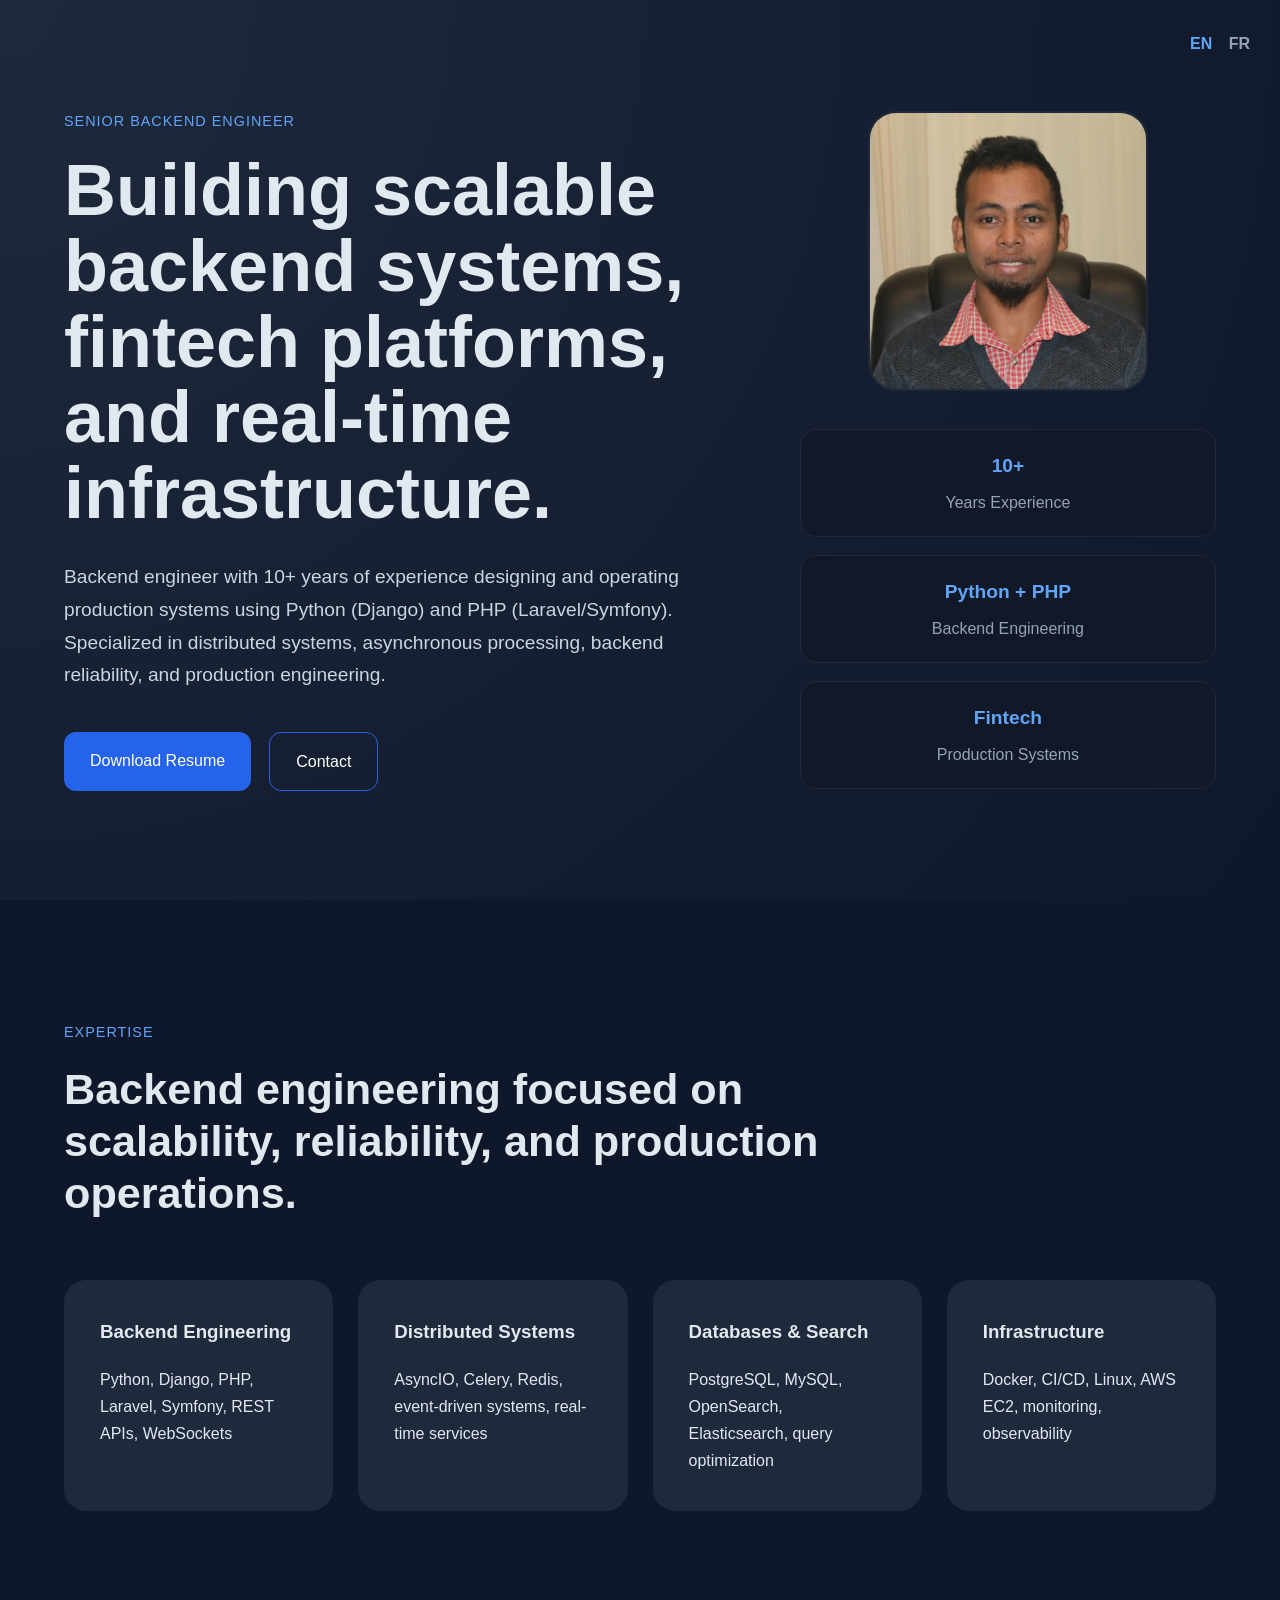
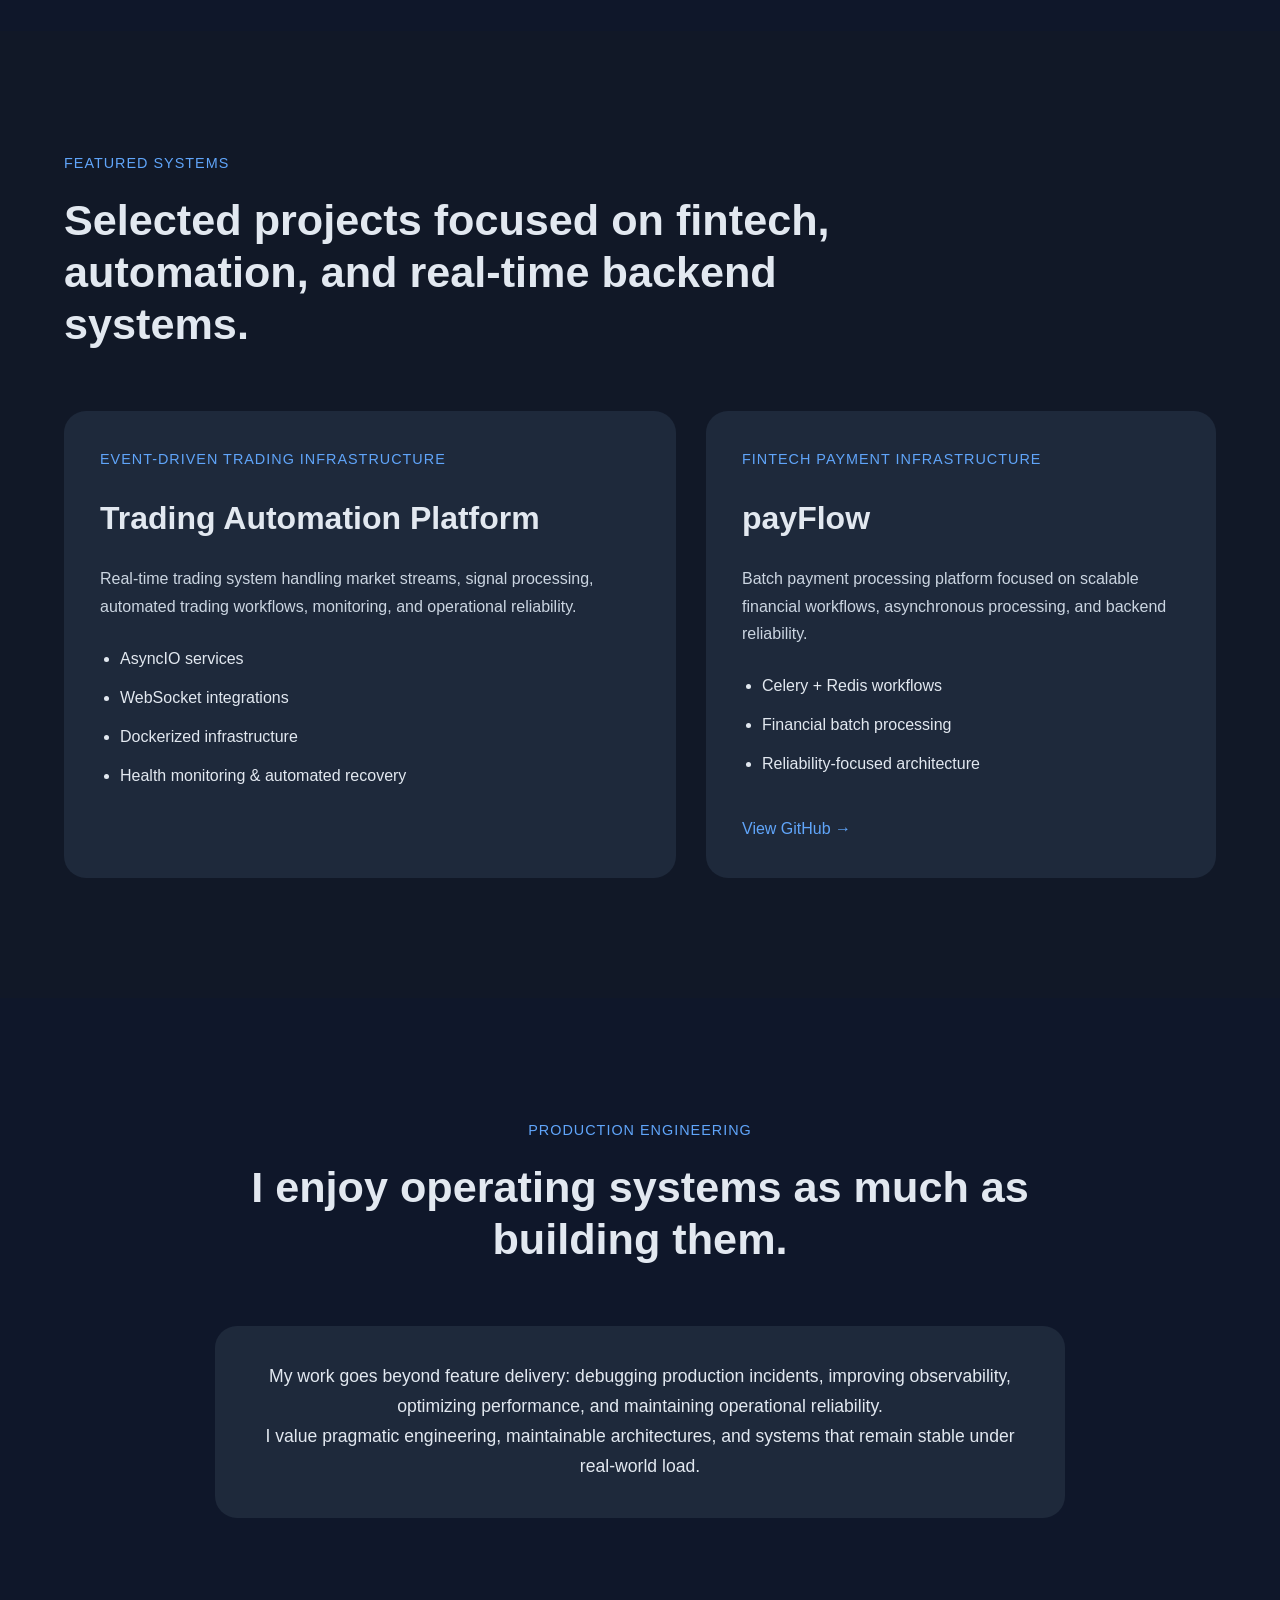
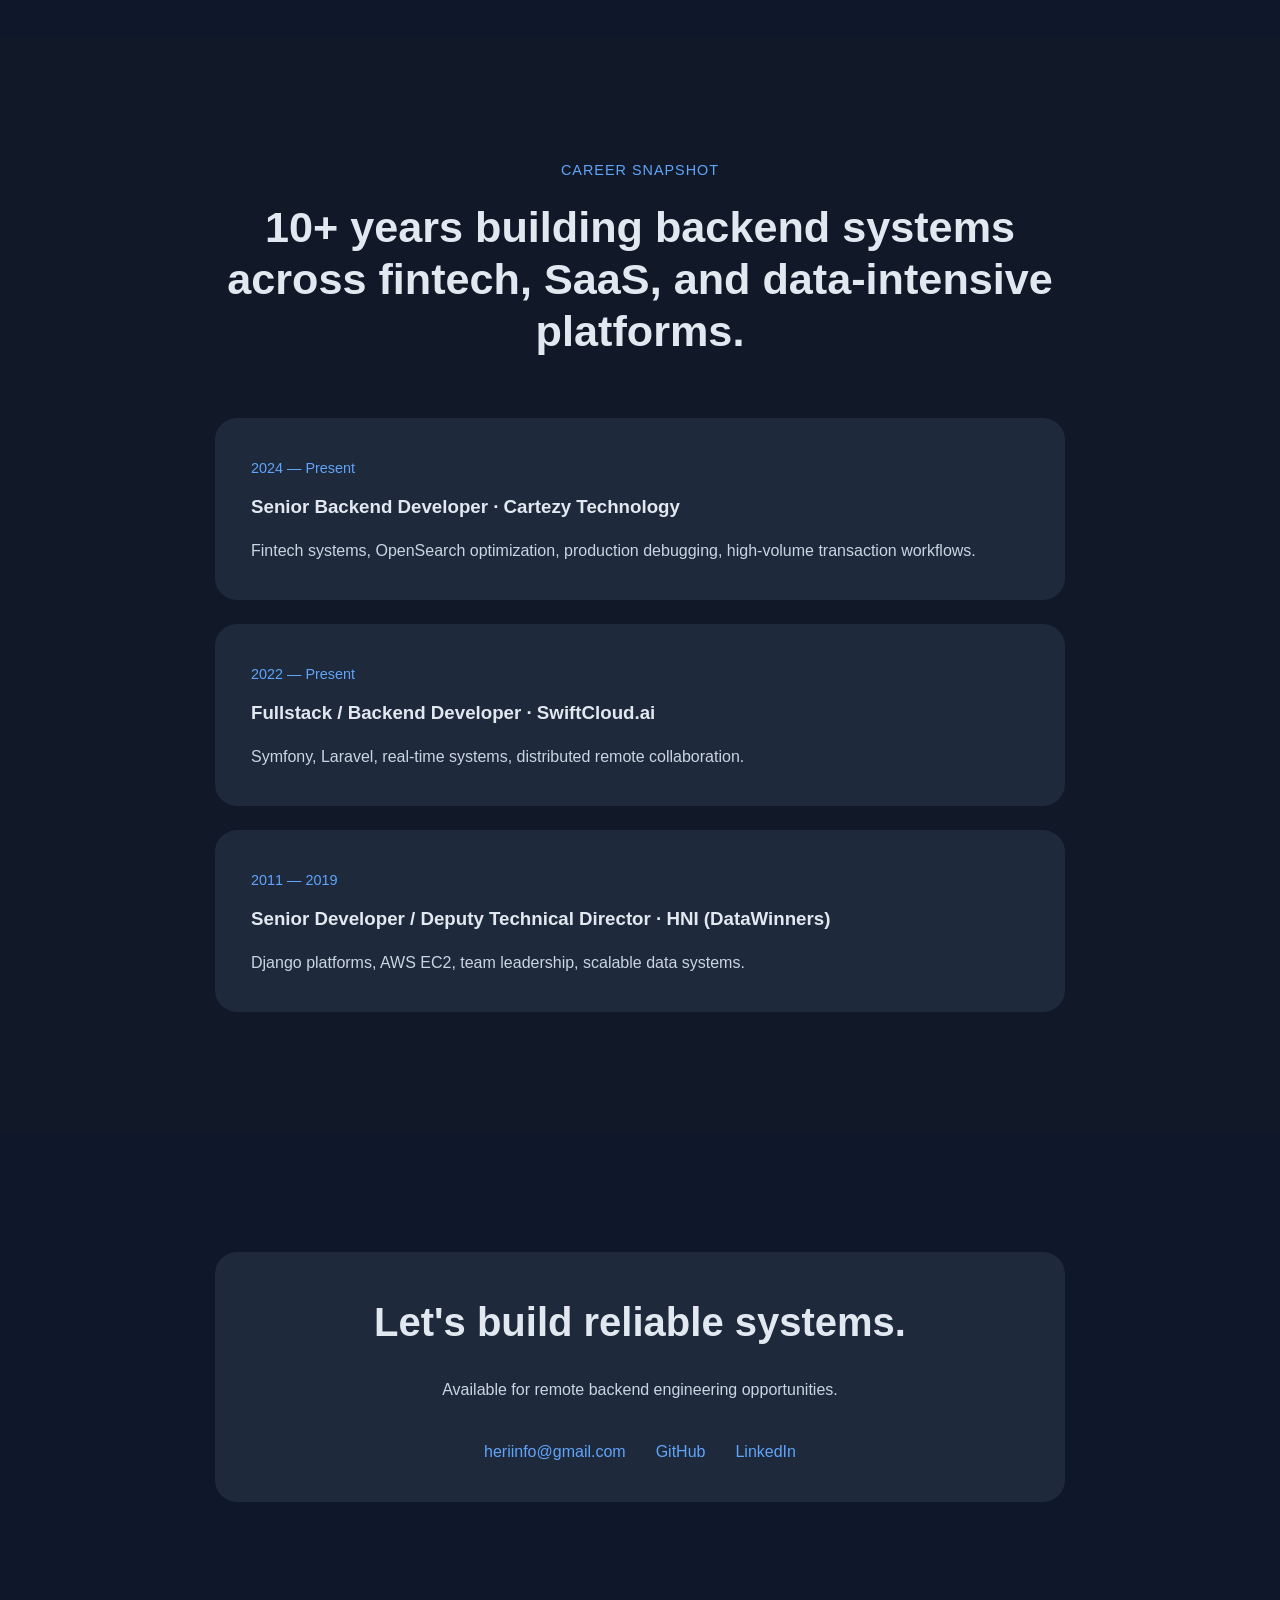
==== frontend/index.html @ 7dc70ab4 "Bootstrap portfolio website with FastAPI and Docker Compose" ====
<!doctype html>
<html lang="en">
  <head>
    <meta charset="UTF-8" />
    <meta name="viewport" content="width=device-width, initial-scale=1.0" />

    <title>Herihaja Rabenaivo | Senior Backend Engineer</title>

    <link rel="stylesheet" href="css/style.css" />
  </head>

  <body>
    <div class="language-switcher">
      <a href="index.html" class="active">EN</a>
      <a href="fr/index.html">FR</a>
    </div>

    <header class="hero">
      <div class="container hero-layout">
        <div class="hero-content">
          <p class="eyebrow">Senior Backend Engineer</p>

          <h1>
            Building scalable backend systems, fintech platforms, and real-time
            infrastructure.
          </h1>

          <p class="hero-text">
            Backend engineer with 10+ years of experience designing and
            operating production systems using Python (Django) and PHP
            (Laravel/Symfony). Specialized in distributed systems, asynchronous
            processing, backend reliability, and production engineering.
          </p>

          <div class="hero-buttons">
            <a href="resume.pdf" class="btn" download> Download Resume </a>

            <a href="mailto:heriinfo@gmail.com" class="btn secondary">
              Contact
            </a>
          </div>
        </div>

        <div class="hero-side">
          <img
            src="assets/images/profile.jpg"
            alt="Herihaja Rabenaivo"
            class="profile-photo"
          />

          <div class="mini-stats">
            <div>
              <strong>10+</strong>
              <span>Years Experience</span>
            </div>

            <div>
              <strong>Python + PHP</strong>
              <span>Backend Engineering</span>
            </div>

            <div>
              <strong>Fintech</strong>
              <span>Production Systems</span>
            </div>
          </div>
        </div>
      </div>
    </header>

    <section class="section">
      <div class="container">
        <div class="section-heading">
          <p class="section-label">Expertise</p>

          <h2>
            Backend engineering focused on scalability, reliability, and
            production operations.
          </h2>
        </div>

        <div class="expertise-grid">
          <div class="expertise-card">
            <h3>Backend Engineering</h3>

            <p>Python, Django, PHP, Laravel, Symfony, REST APIs, WebSockets</p>
          </div>

          <div class="expertise-card">
            <h3>Distributed Systems</h3>

            <p>
              AsyncIO, Celery, Redis, event-driven systems, real-time services
            </p>
          </div>

          <div class="expertise-card">
            <h3>Databases & Search</h3>

            <p>
              PostgreSQL, MySQL, OpenSearch, Elasticsearch, query optimization
            </p>
          </div>

          <div class="expertise-card">
            <h3>Infrastructure</h3>

            <p>Docker, CI/CD, Linux, AWS EC2, monitoring, observability</p>
          </div>
        </div>
      </div>
    </section>

    <section class="section dark-section">
      <div class="container">
        <div class="section-heading">
          <p class="section-label">Featured Systems</p>

          <h2>
            Selected projects focused on fintech, automation, and real-time
            backend systems.
          </h2>
        </div>

        <div class="projects">
          <div class="project-card large">
            <div class="project-content">
              <p class="project-type">Event-Driven Trading Infrastructure</p>

              <h3>Trading Automation Platform</h3>

              <p class="project-description">
                Real-time trading system handling market streams, signal
                processing, automated trading workflows, monitoring, and
                operational reliability.
              </p>

              <ul>
                <li>AsyncIO services</li>

                <li>WebSocket integrations</li>

                <li>Dockerized infrastructure</li>

                <li>Health monitoring & automated recovery</li>
              </ul>
            </div>
          </div>

          <div class="project-card">
            <div class="project-content">
              <p class="project-type">Fintech Payment Infrastructure</p>

              <h3>payFlow</h3>

              <p class="project-description">
                Batch payment processing platform focused on scalable financial
                workflows, asynchronous processing, and backend reliability.
              </p>

              <ul>
                <li>Celery + Redis workflows</li>

                <li>Financial batch processing</li>

                <li>Reliability-focused architecture</li>
              </ul>

              <a
                href="https://github.com/herihaja/payflow"
                target="_blank"
                class="project-link"
              >
                View GitHub →
              </a>
            </div>
          </div>
        </div>
      </div>
    </section>

    <section class="section">
      <div class="container narrow">
        <div class="section-heading center">
          <p class="section-label">Production Engineering</p>

          <h2>I enjoy operating systems as much as building them.</h2>
        </div>

        <div class="philosophy-box">
          <p>
            My work goes beyond feature delivery: debugging production
            incidents, improving observability, optimizing performance, and
            maintaining operational reliability.
          </p>

          <p>
            I value pragmatic engineering, maintainable architectures, and
            systems that remain stable under real-world load.
          </p>
        </div>
      </div>
    </section>

    <section class="section dark-section">
      <div class="container narrow">
        <div class="section-heading center">
          <p class="section-label">Career Snapshot</p>

          <h2>
            10+ years building backend systems across fintech, SaaS, and
            data-intensive platforms.
          </h2>
        </div>

        <div class="timeline">
          <div class="timeline-item">
            <span> 2024 — Present </span>

            <h3>Senior Backend Developer · Cartezy Technology</h3>

            <p>
              Fintech systems, OpenSearch optimization, production debugging,
              high-volume transaction workflows.
            </p>
          </div>

          <div class="timeline-item">
            <span> 2022 — Present </span>

            <h3>Fullstack / Backend Developer · SwiftCloud.ai</h3>

            <p>
              Symfony, Laravel, real-time systems, distributed remote
              collaboration.
            </p>
          </div>

          <div class="timeline-item">
            <span> 2011 — 2019 </span>

            <h3>
              Senior Developer / Deputy Technical Director · HNI (DataWinners)
            </h3>

            <p>
              Django platforms, AWS EC2, team leadership, scalable data systems.
            </p>
          </div>
        </div>
      </div>
    </section>

    <section class="section">
      <div class="container narrow">
        <div class="contact-box">
          <h2>Let's build reliable systems.</h2>

          <p>Available for remote backend engineering opportunities.</p>

          <div class="contact-links">
            <a href="mailto:heriinfo@gmail.com"> heriinfo@gmail.com </a>

            <a href="https://github.com/herihaja" target="_blank"> GitHub </a>

            <a href="https://linkedin.com/in/herihaja" target="_blank">
              LinkedIn
            </a>
          </div>
        </div>
      </div>
    </section>
  </body>
</html>
---- frontend/css/style.css ----
* {
  margin: 0;
  padding: 0;
  box-sizing: border-box;
}

html {
  scroll-behavior: smooth;
}

body {
  background: #0f172a;
  color: #e2e8f0;
  font-family: Arial, sans-serif;
  line-height: 1.7;
  overflow-x: hidden;
}

.container {
  width: 90%;
  max-width: 1180px;
  margin: auto;
}

.narrow {
  max-width: 850px;
}

.section {
  padding: 120px 0;
}

.dark-section {
  background: #111827;
}

.language-switcher {
  position: fixed;
  top: 30px;
  right: 30px;
  z-index: 1000;
}

.language-switcher a {
  color: #94a3b8;
  text-decoration: none;
  margin-left: 12px;
  font-weight: bold;
  transition: color 0.2s ease;
}

.language-switcher a:hover {
  color: #cbd5e1;
}

.language-switcher .active {
  color: #60a5fa;
}

.hero {
  min-height: 100vh;
  display: flex;
  align-items: center;
  padding: 80px 0;

  background: radial-gradient(circle at top left, #1e293b, #0f172a);
}

.hero-layout {
  display: grid;
  grid-template-columns: 1.6fr 1fr;
  gap: 70px;
  align-items: center;
}

.eyebrow,
.section-label,
.project-type {
  color: #60a5fa;
  text-transform: uppercase;
  font-size: 0.9rem;
  letter-spacing: 1px;
  margin-bottom: 20px;
}

.hero h1 {
  font-size: 4.5rem;
  line-height: 1.05;
  margin-bottom: 30px;
}

.hero-text {
  color: #cbd5e1;
  font-size: 1.2rem;
  max-width: 700px;
  margin-bottom: 40px;
}

.hero-buttons {
  display: flex;
  gap: 18px;
  flex-wrap: wrap;
}

.btn {
  background: #2563eb;
  color: white;
  padding: 15px 26px;
  border-radius: 12px;
  text-decoration: none;

  transition:
    transform 0.2s ease,
    background 0.2s ease;
}

.btn:hover {
  transform: translateY(-2px);
  background: #3b82f6;
}

.secondary {
  background: transparent;
  border: 1px solid #2563eb;
}

.secondary:hover {
  background: rgba(37, 99, 235, 0.1);
}

.hero-side {
  text-align: center;
}

.profile-photo {
  width: 280px;
  height: 280px;
  object-fit: cover;

  border-radius: 28px;
  margin-bottom: 30px;

  border: 2px solid #1e293b;

  transition:
    transform 0.3s ease,
    border-color 0.3s ease;
}

.profile-photo:hover {
  transform: translateY(-4px);
  border-color: #2563eb;
}

.mini-stats {
  display: flex;
  flex-direction: column;
  gap: 18px;
}

.mini-stats div {
  background: #111827;
  border: 1px solid #1e293b;
  border-radius: 16px;
  padding: 20px;

  transition:
    transform 0.2s ease,
    border-color 0.2s ease;
}

.mini-stats div:hover {
  transform: translateY(-4px);
  border-color: #2563eb;
}

.mini-stats strong {
  display: block;
  color: #60a5fa;
  font-size: 1.2rem;
  margin-bottom: 6px;
}

.mini-stats span {
  color: #94a3b8;
}

.section-heading {
  margin-bottom: 60px;
}

.section-heading.center {
  text-align: center;
}

.section-heading h2 {
  font-size: 2.7rem;
  line-height: 1.2;
  max-width: 900px;
}

.expertise-grid {
  display: grid;

  grid-template-columns: repeat(auto-fit, minmax(250px, 1fr));

  gap: 25px;
}

.expertise-card,
.project-card,
.philosophy-box,
.timeline-item,
.contact-box {
  background: #1e293b;
  border-radius: 22px;
  padding: 35px;

  border: 1px solid transparent;

  transition:
    transform 0.2s ease,
    border-color 0.2s ease;
}

.expertise-card:hover,
.project-card:hover,
.timeline-item:hover,
.contact-box:hover {
  transform: translateY(-4px);
  border-color: #2563eb;
}

.expertise-card h3 {
  margin-bottom: 18px;
}

.projects {
  display: grid;
  grid-template-columns: 1.2fr 1fr;
  gap: 30px;
}

.project-card {
  overflow: hidden;
}

.project-card.large {
  min-height: 420px;
}

.project-card h3 {
  font-size: 2rem;
  margin-bottom: 20px;
}

.project-description {
  color: #cbd5e1;
  margin-bottom: 25px;
}

.project-card ul {
  padding-left: 20px;
}

.project-card li {
  margin-bottom: 12px;
}

.project-link {
  display: inline-block;
  margin-top: 25px;

  color: #60a5fa;
  text-decoration: none;

  transition: color 0.2s ease;
}

.project-link:hover {
  color: #93c5fd;
}

.philosophy-box {
  text-align: center;
  font-size: 1.1rem;
}

.timeline {
  display: flex;
  flex-direction: column;
  gap: 24px;
}

.timeline-item span {
  color: #60a5fa;
  font-size: 0.9rem;
}

.timeline-item h3 {
  margin: 10px 0 14px;
}

.timeline-item p {
  color: #cbd5e1;
}

.contact-box {
  text-align: center;
}

.contact-box h2 {
  font-size: 2.5rem;
  margin-bottom: 20px;
}

.contact-box p {
  color: #cbd5e1;
  margin-bottom: 35px;
}

.contact-links {
  display: flex;
  justify-content: center;
  gap: 30px;
  flex-wrap: wrap;
}

.contact-links a {
  color: #60a5fa;
  text-decoration: none;

  transition: color 0.2s ease;
}

.contact-links a:hover {
  color: #93c5fd;
}

@media (max-width: 950px) {
  .hero-layout,
  .projects {
    grid-template-columns: 1fr;
  }

  .hero {
    padding: 100px 0;
  }

  .hero h1 {
    font-size: 3.2rem;
  }

  .hero-side {
    margin-top: 30px;
  }
}

@media (max-width: 600px) {
  .section {
    padding: 80px 0;
  }

  .hero {
    min-height: auto;
    padding: 120px 0 80px;
  }

  .hero h1 {
    font-size: 2.1rem;
    line-height: 1.15;
  }

  .hero-text {
    font-size: 1rem;
  }

  .section-heading h2 {
    font-size: 2rem;
  }

  .profile-photo {
    width: 220px;
    height: 220px;
  }

  .language-switcher {
    top: 20px;
    right: 20px;
  }

  .contact-links {
    flex-direction: column;
    gap: 14px;
  }
}
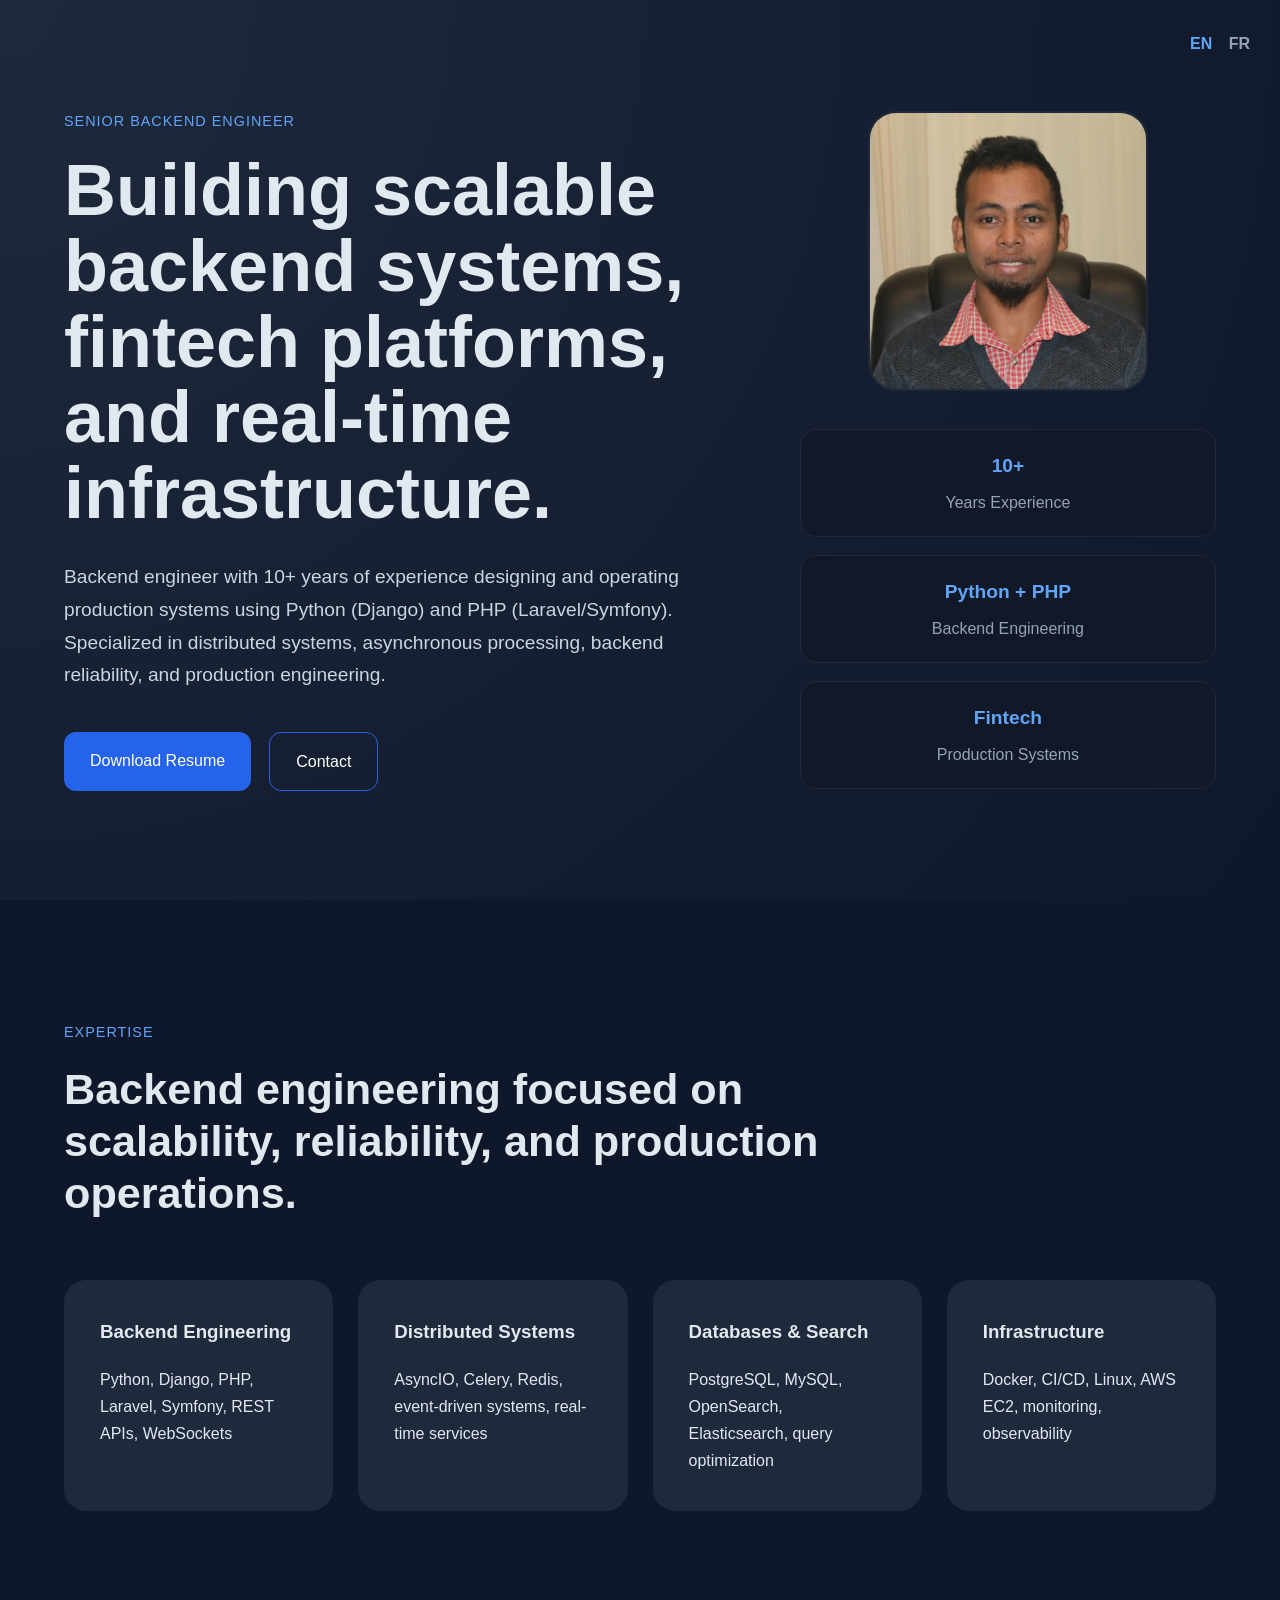
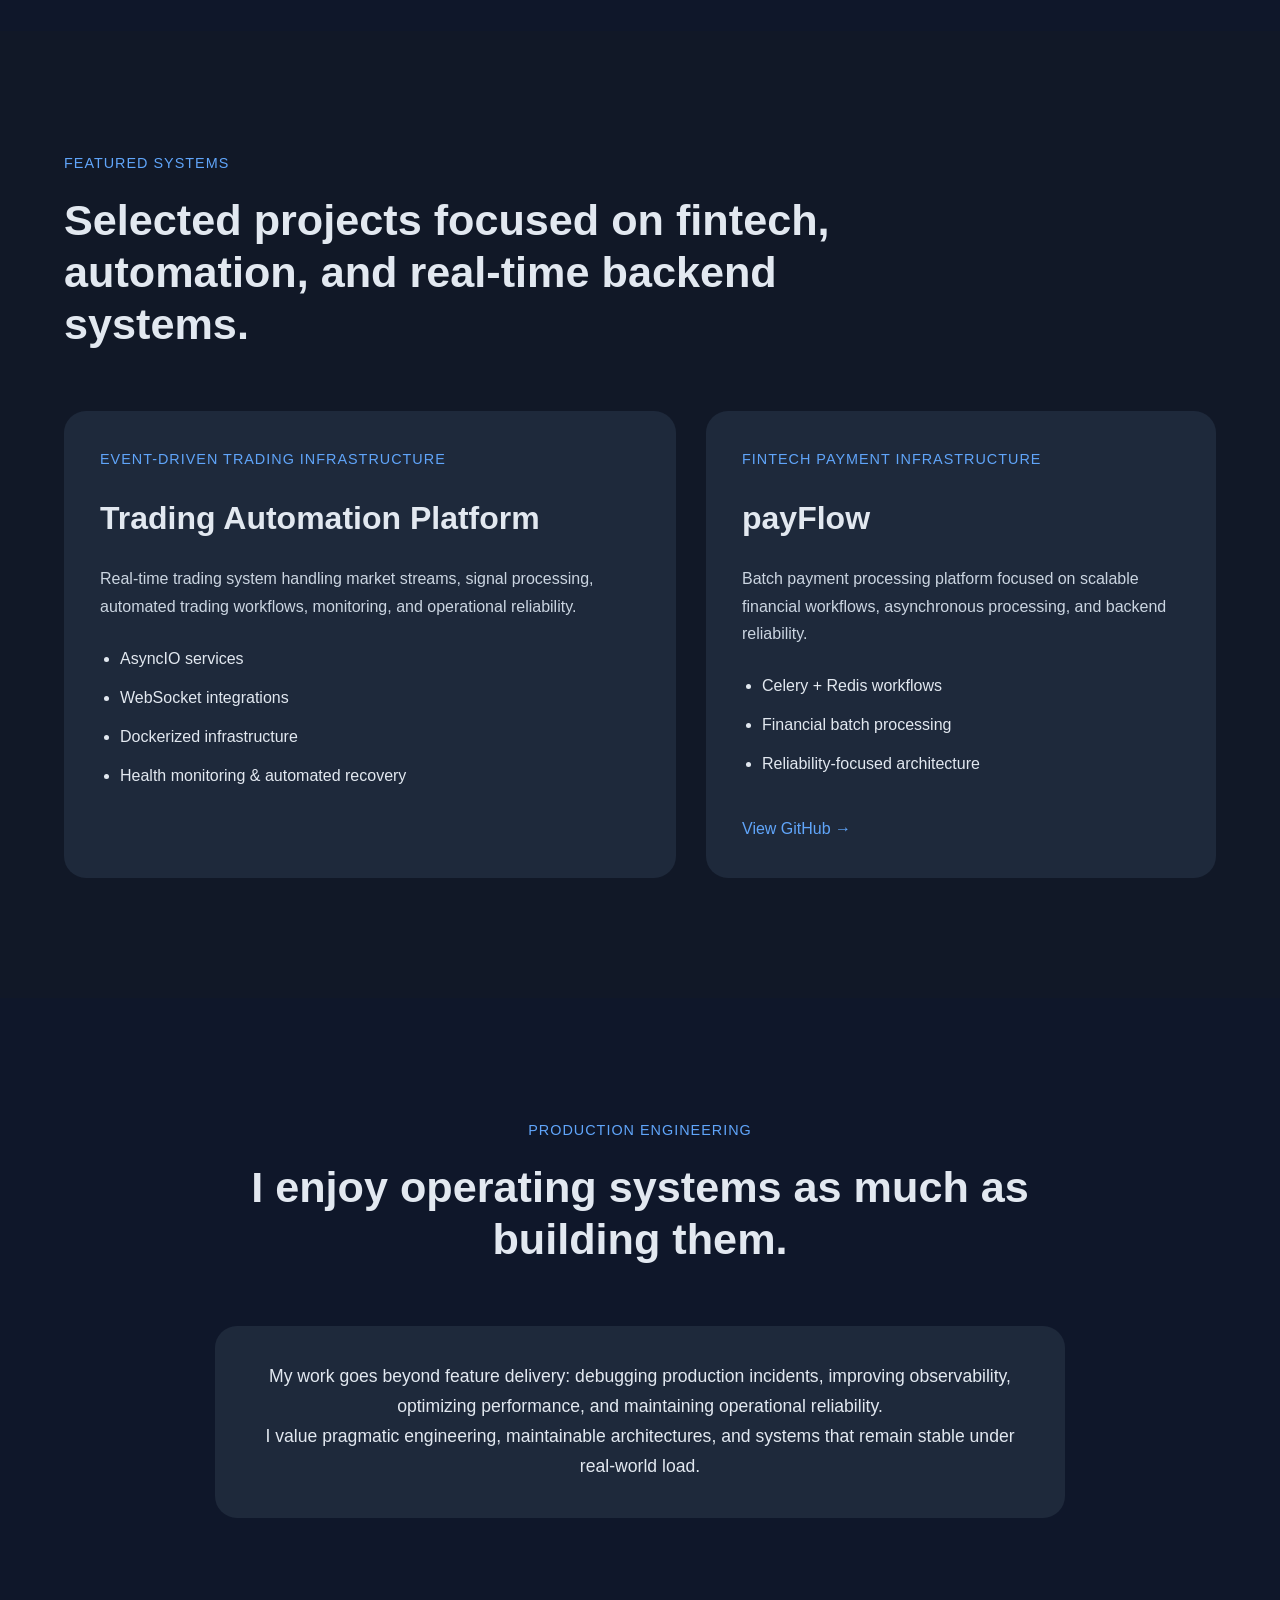
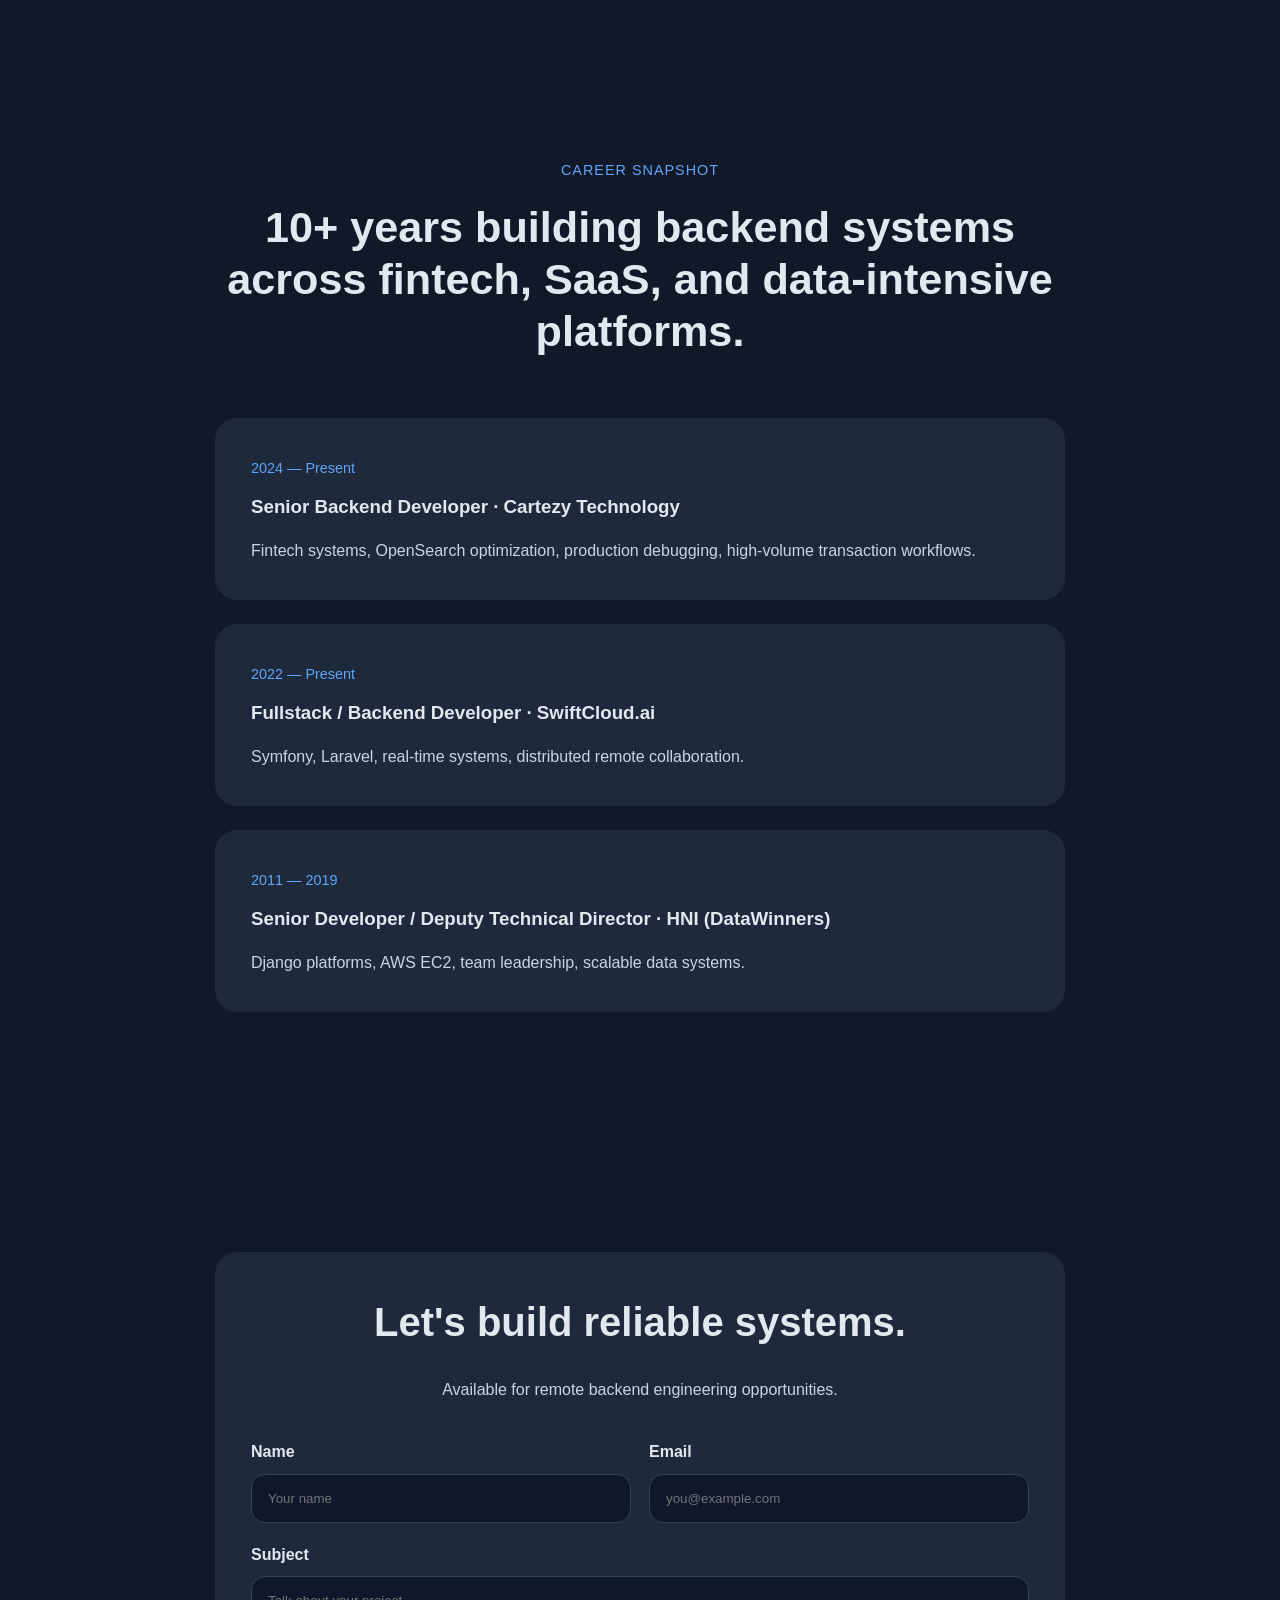
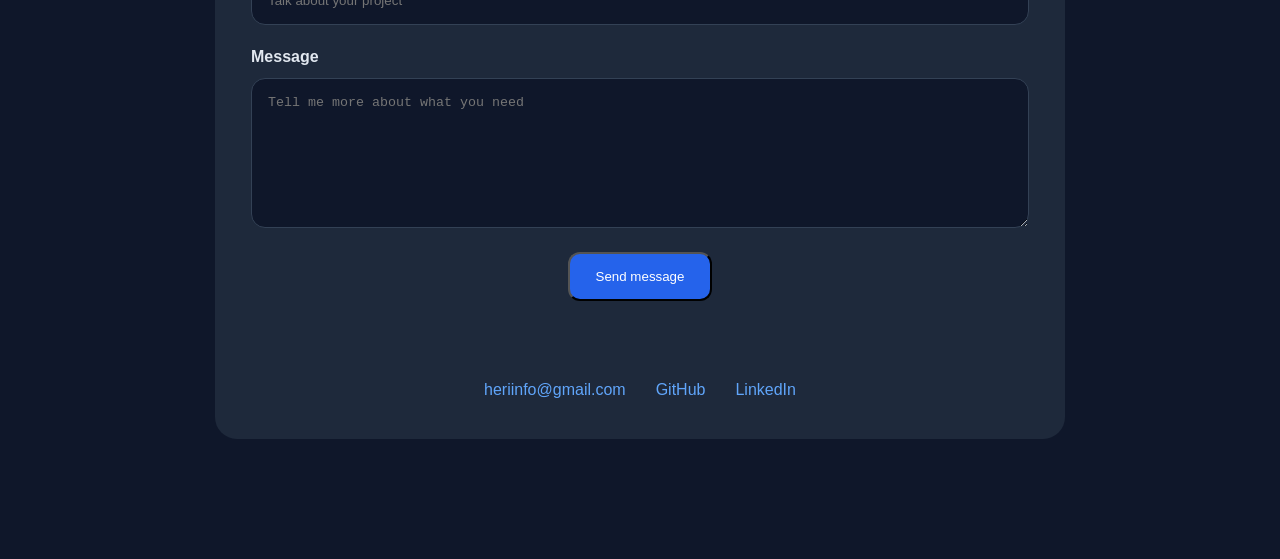
==== commit f7ed9023: "feat: add production-ready contact form system - add FastAPI contact API endpoint - add PostgreSQL p" ====
--- a/frontend/index.html
+++ b/frontend/index.html
@@ -253,10 +253,50 @@
 
     <section class="section">
       <div class="container narrow">
-        <div class="contact-box">
+        <form id="contact-form" class="contact-box">
           <h2>Let's build reliable systems.</h2>
 
           <p>Available for remote backend engineering opportunities.</p>
+
+          <div class="form-grid">
+            <label>
+              Name
+              <input type="text" name="name" required placeholder="Your name" />
+            </label>
+
+            <label>
+              Email
+              <input
+                type="email"
+                name="email"
+                required
+                placeholder="you@example.com"
+              />
+            </label>
+
+            <label class="full-width">
+              Subject
+              <input
+                type="text"
+                name="subject"
+                required
+                placeholder="Talk about your project"
+              />
+            </label>
+
+            <label class="full-width">
+              Message
+              <textarea
+                name="message"
+                required
+                rows="5"
+                placeholder="Tell me more about what you need"
+              ></textarea>
+            </label>
+          </div>
+
+          <button type="submit" class="btn">Send message</button>
+          <p id="contact-form-status" class="contact-form-status"></p>
 
           <div class="contact-links">
             <a href="mailto:heriinfo@gmail.com"> heriinfo@gmail.com </a>
@@ -267,8 +307,10 @@
               LinkedIn
             </a>
           </div>
-        </div>
-      </div>
-    </section>
+        </form>
+      </div>
+    </section>
+
+    <script src="js/common.js"></script>
   </body>
 </html>
--- a/frontend/css/style.css
+++ b/frontend/css/style.css
@@ -319,6 +319,55 @@
   margin-bottom: 35px;
 }
 
+.form-grid {
+  display: grid;
+  grid-template-columns: repeat(2, minmax(0, 1fr));
+  gap: 18px;
+  margin-bottom: 24px;
+  text-align: left;
+}
+
+.form-grid label {
+  display: flex;
+  flex-direction: column;
+  gap: 8px;
+  font-weight: 600;
+}
+
+.form-grid .full-width {
+  grid-column: 1 / -1;
+}
+
+.contact-box input,
+.contact-box textarea {
+  background: #0f172a;
+  border: 1px solid #334155;
+  border-radius: 14px;
+  color: #f8fafc;
+  padding: 16px;
+  width: 100%;
+  min-width: 0;
+}
+
+.contact-box textarea {
+  min-height: 150px;
+  resize: vertical;
+}
+
+.contact-form-status {
+  margin-top: 16px;
+  color: #cbd5e1;
+  min-height: 1.5rem;
+}
+
+.contact-form-status.success {
+  color: #4ade80;
+}
+
+.contact-form-status.error {
+  color: #fda4af;
+}
+
 .contact-links {
   display: flex;
   justify-content: center;
@@ -335,6 +384,12 @@
 
 .contact-links a:hover {
   color: #93c5fd;
+}
+
+@media (max-width: 820px) {
+  .form-grid {
+    grid-template-columns: 1fr;
+  }
 }
 
 @media (max-width: 950px) {
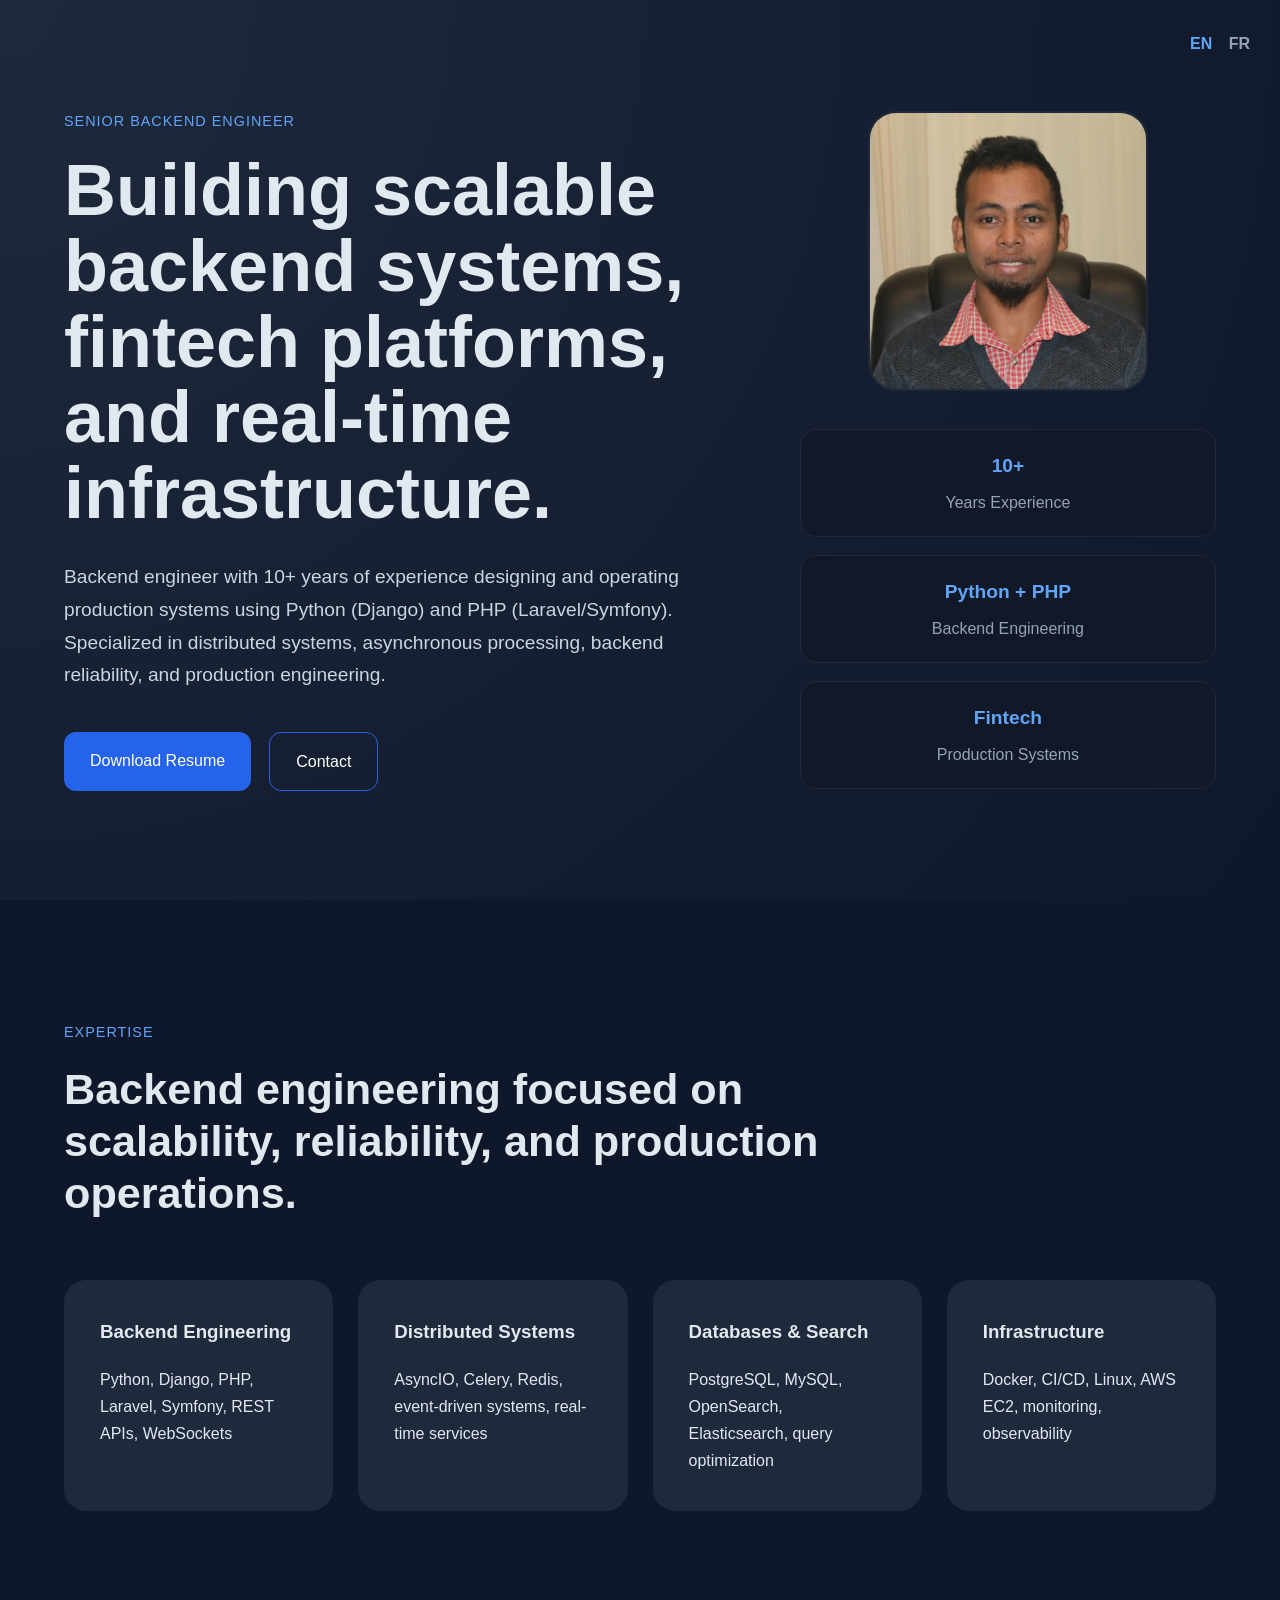
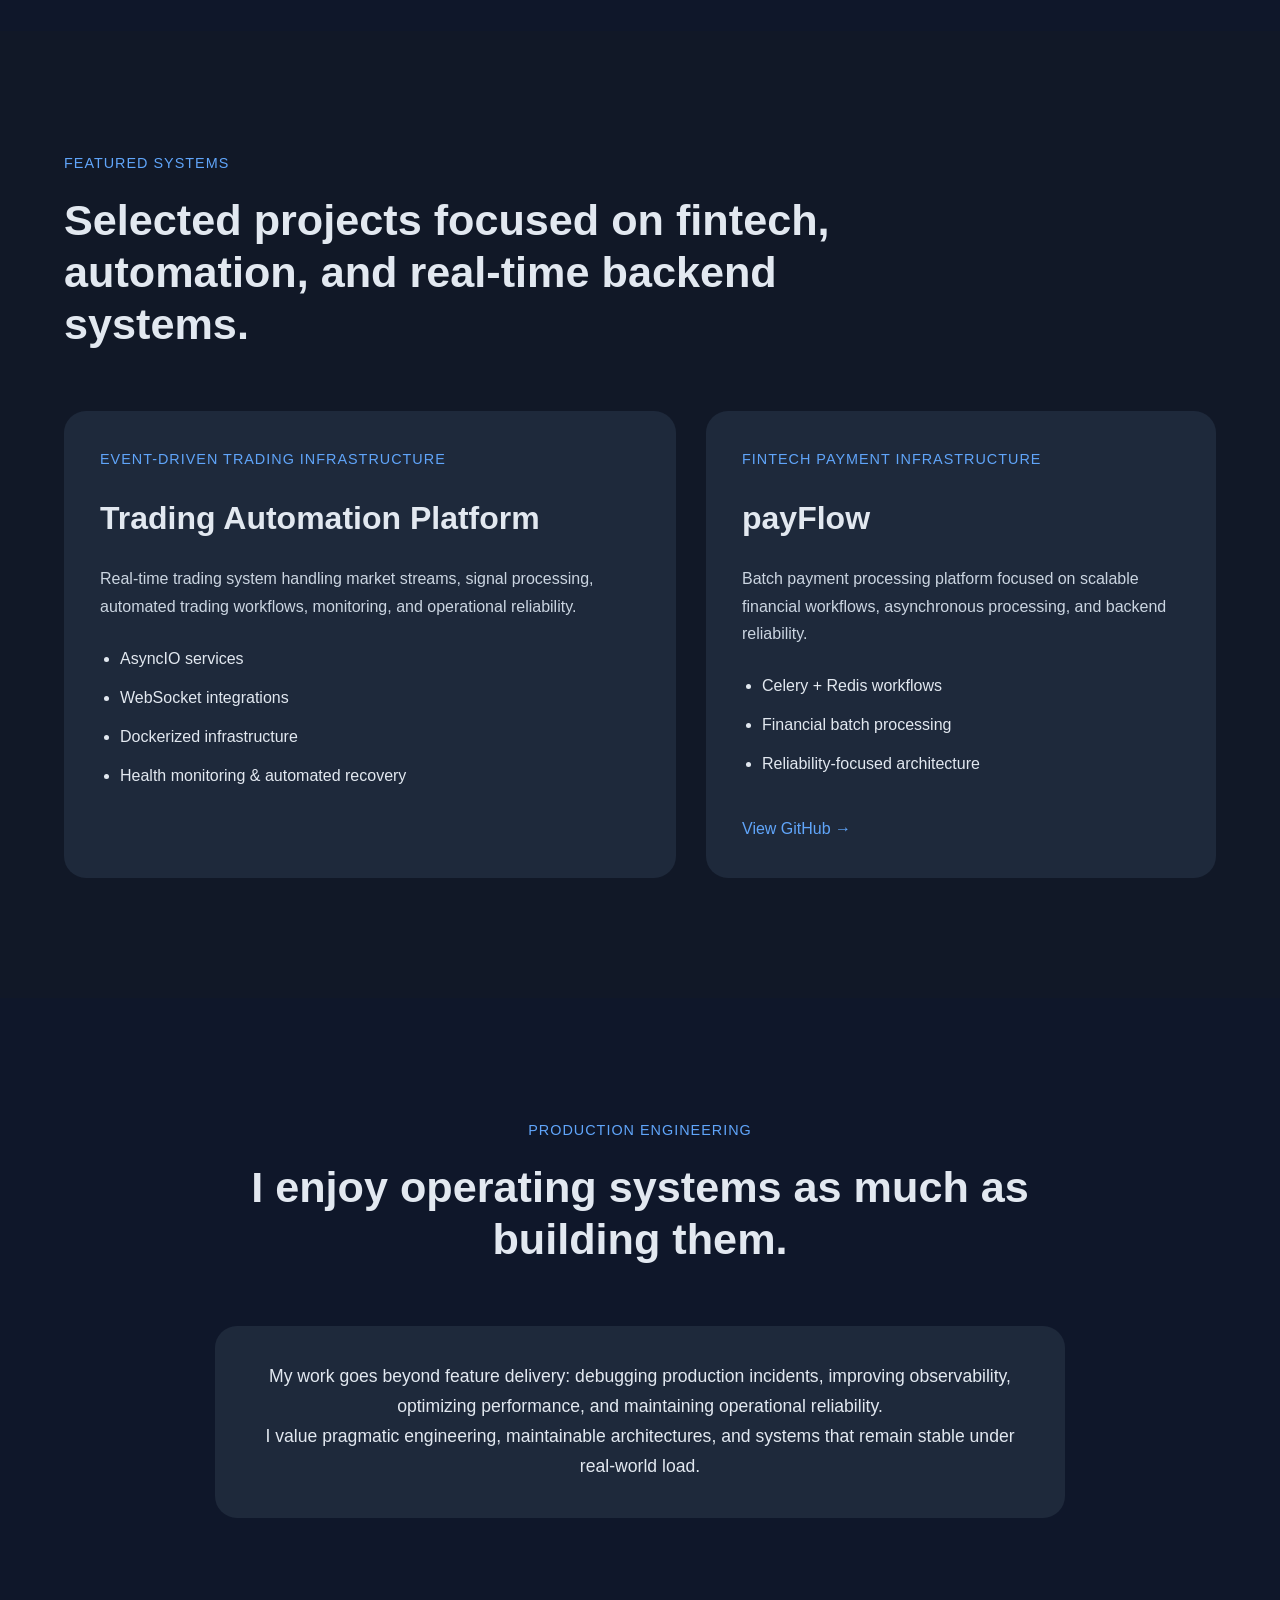
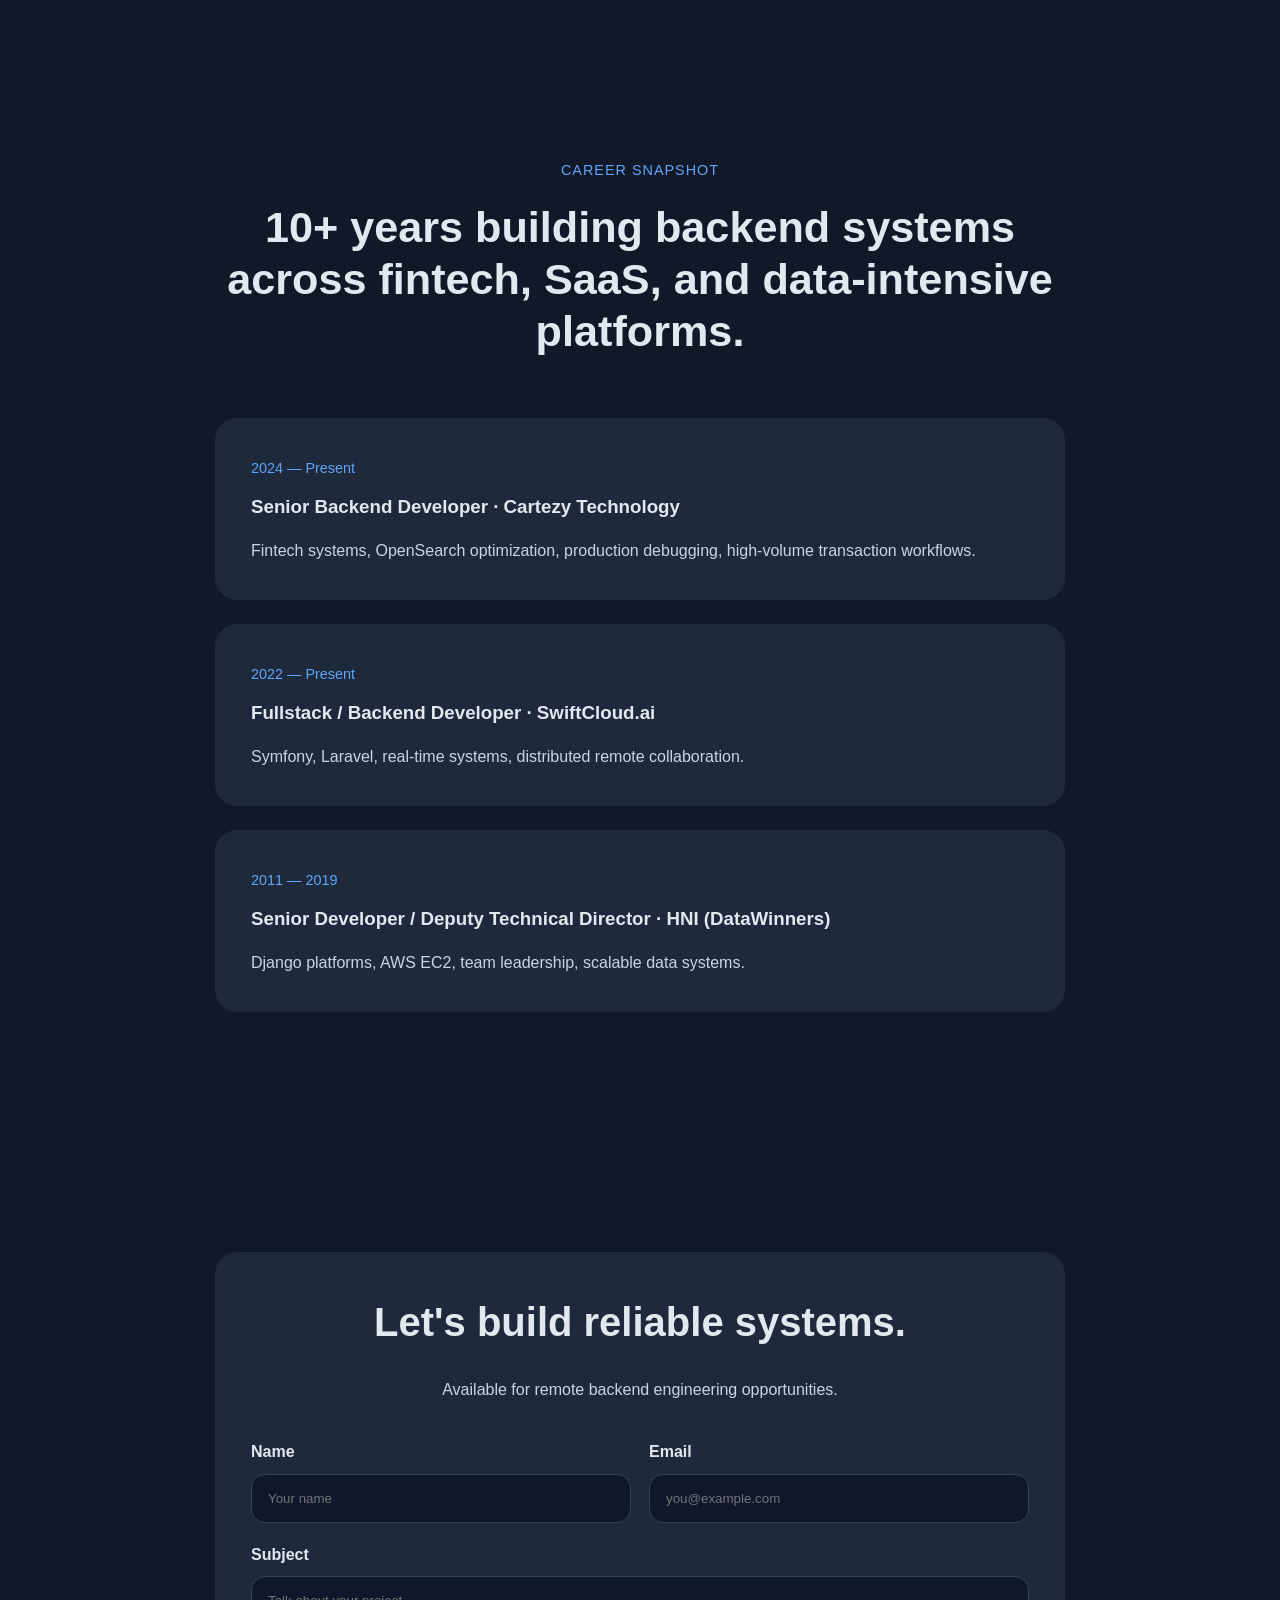
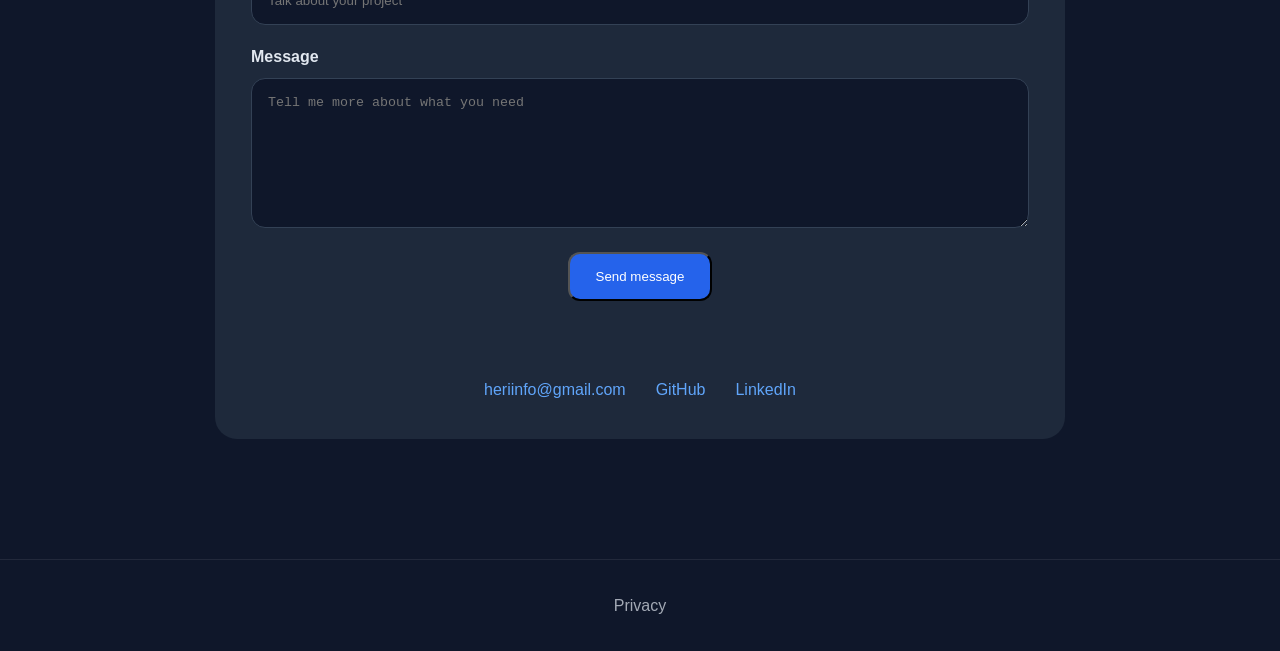
==== commit 4b8535b5: "refactor(backend): modularize FastAPI architecture and introduce production-ready structure - Split " ====
--- a/frontend/index.html
+++ b/frontend/index.html
@@ -33,7 +33,9 @@
           </p>
 
           <div class="hero-buttons">
-            <a href="resume.pdf" class="btn" download> Download Resume </a>
+            <a href="resume-Herihaja.pdf" class="btn" download>
+              Download Resume
+            </a>
 
             <a href="mailto:heriinfo@gmail.com" class="btn secondary">
               Contact
@@ -310,7 +312,11 @@
         </form>
       </div>
     </section>
-
+    <footer class="footer">
+      <div class="container">
+        <a href="privacy.html">Privacy</a>
+      </div>
+    </footer>
     <script src="js/common.js"></script>
   </body>
 </html>
--- a/frontend/css/style.css
+++ b/frontend/css/style.css
@@ -449,3 +449,23 @@
     gap: 14px;
   }
 }
+
+.footer {
+  padding: 2rem 0;
+  border-top: 1px solid rgba(255, 255, 255, 0.08);
+}
+
+.footer .container {
+  display: flex;
+  justify-content: center;
+}
+
+.footer a {
+  color: inherit;
+  text-decoration: none;
+  opacity: 0.7;
+}
+
+.footer a:hover {
+  opacity: 1;
+}
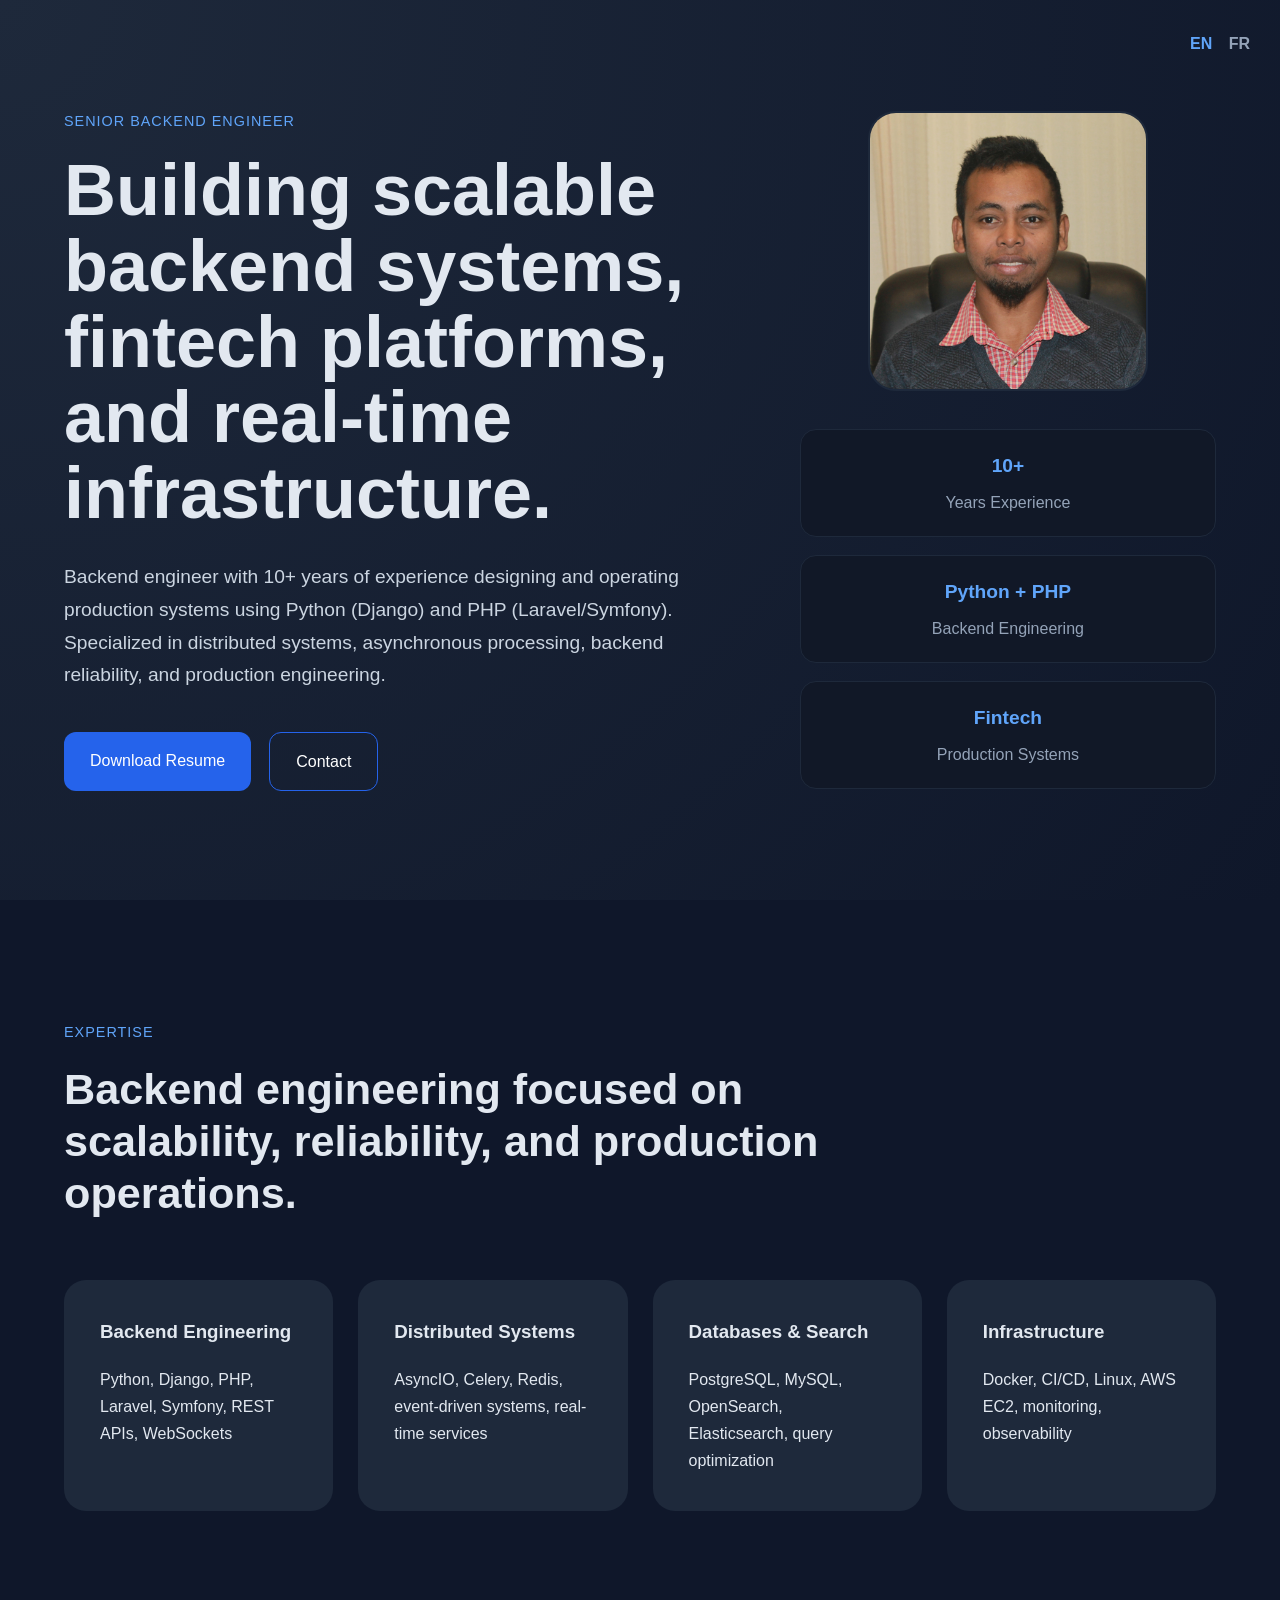
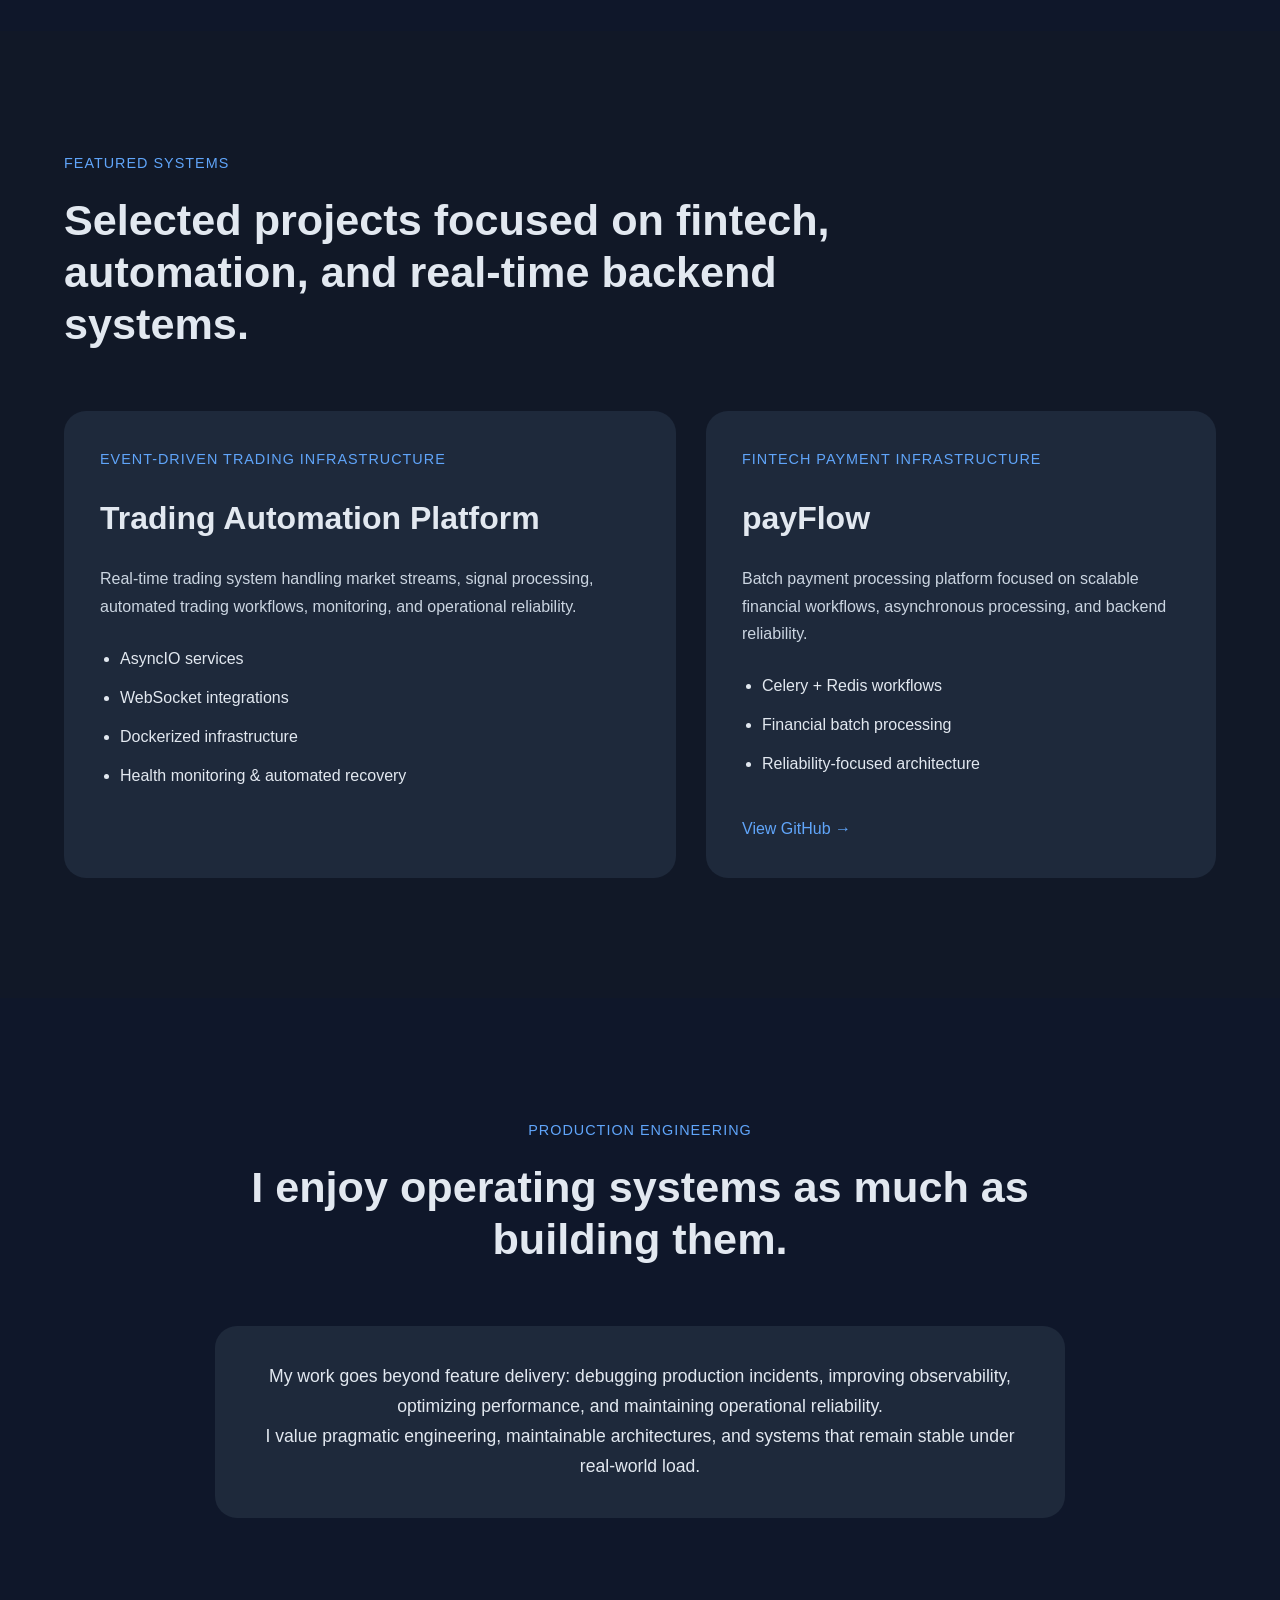
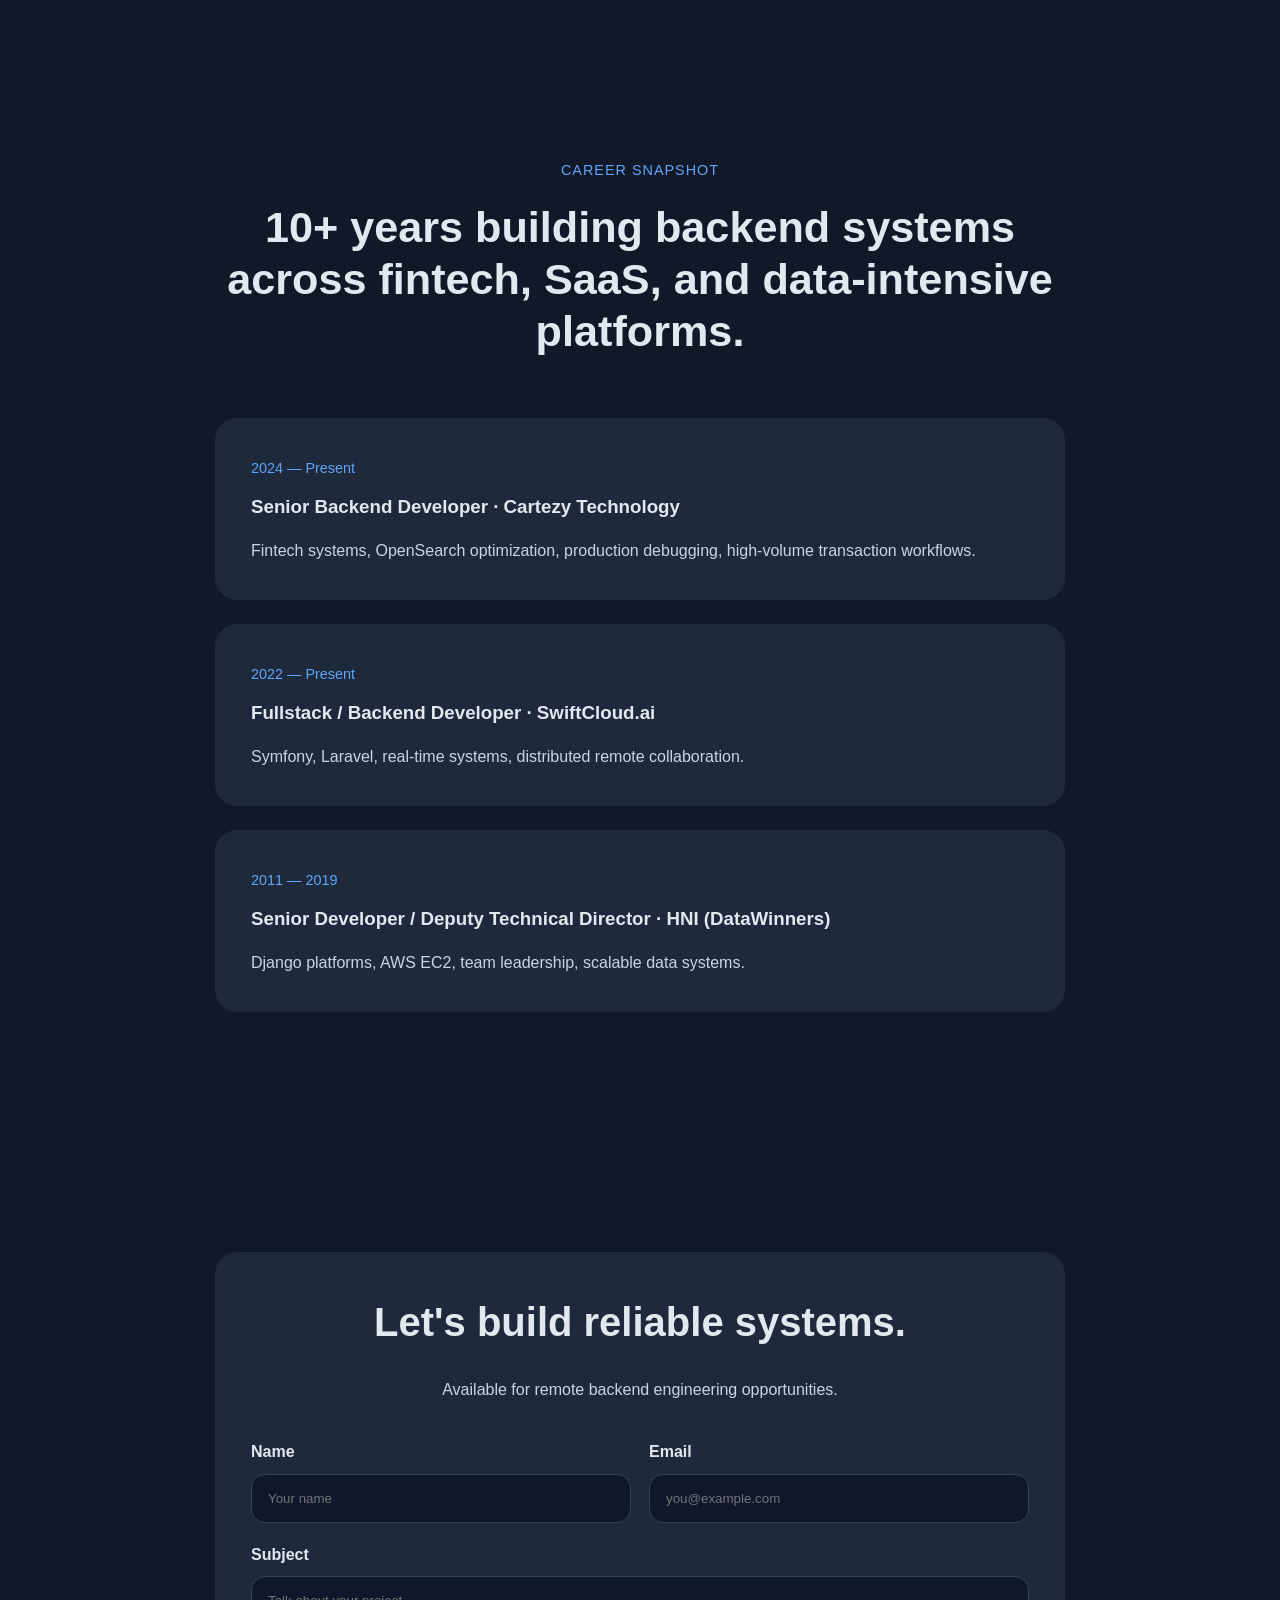
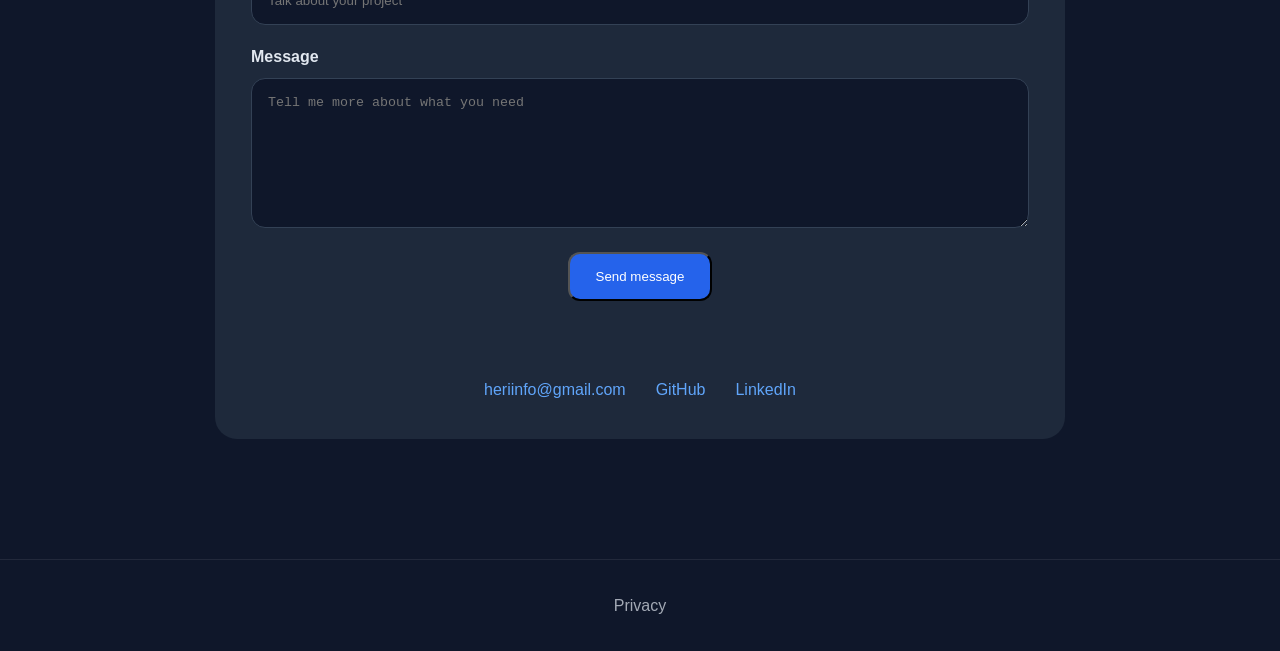
==== commit 9c8299b7: "feat(frontend): add SEO metadata, social sharing tags, sitemap, robots.txt, and PWA manifest" ====
--- a/frontend/index.html
+++ b/frontend/index.html
@@ -3,10 +3,99 @@
   <head>
     <meta charset="UTF-8" />
     <meta name="viewport" content="width=device-width, initial-scale=1.0" />
-
+    <meta
+      name="description"
+      content="Herihaja Rabenaivo is a senior backend engineer specializing in scalable Python and PHP systems, fintech platforms, and production reliability."
+    />
+    <meta
+      name="keywords"
+      content="backend engineer, Python backend, PHP backend, fintech systems, distributed systems, production engineering, Herihaja Rabenaivo"
+    />
+    <meta name="author" content="Herihaja Rabenaivo" />
+    <meta name="robots" content="index,follow" />
     <title>Herihaja Rabenaivo | Senior Backend Engineer</title>
-
+    <link rel="canonical" href="https://herihaja.ddns.net/" />
+    <link rel="alternate" hreflang="en" href="https://herihaja.ddns.net/" />
+    <link rel="alternate" hreflang="fr" href="https://herihaja.ddns.net/fr/" />
+    <meta property="og:type" content="website" />
+    <meta
+      property="og:title"
+      content="Herihaja Rabenaivo | Senior Backend Engineer"
+    />
+    <meta property="og:url" content="https://herihaja.ddns.net/" />
+
+    <meta property="og:site_name" content="Herihaja Rabenaivo" />
+    <meta name="twitter:card" content="summary_large_image" />
+    <meta
+      name="twitter:title"
+      content="Herihaja Rabenaivo | Senior Backend Engineer"
+    />
+    <meta
+      name="twitter:description"
+      content="Senior backend engineer building scalable Python and PHP systems for fintech, real-time services, and production platforms."
+    />
+
+    <script type="application/ld+json">
+      {
+        "@context": "https://schema.org",
+        "@type": "Person",
+        "name": "Herihaja Rabenaivo",
+        "jobTitle": "Senior Backend Engineer",
+        "url": "https://herihaja.ddns.net/",
+        "email": "heriinfo@gmail.com",
+        "sameAs": [
+          "https://github.com/herihaja",
+          "https://linkedin.com/in/herihaja"
+        ],
+        "description": "Backend engineer specializing in scalable systems, fintech platforms, and production reliability."
+      }
+    </script>
     <link rel="stylesheet" href="css/style.css" />
+    <link
+      rel="icon"
+      type="image/png"
+      sizes="32x32"
+      href="/assets/favicon/favicon-32x32.png"
+    />
+    <link
+      rel="icon"
+      type="image/png"
+      sizes="16x16"
+      href="/assets/favicon/favicon-16x16.png"
+    />
+    <link
+      rel="icon"
+      type="image/png"
+      sizes="96x96"
+      href="/assets/favicon/favicon-96x96.png"
+    />
+    <link
+      rel="apple-touch-icon"
+      sizes="180x180"
+      href="/assets/favicon/apple-touch-icon.png"
+    />
+    <link rel="manifest" href="/assets/favicon/site.webmanifest" />
+
+    <meta
+      property="og:description"
+      content="Senior Backend Engineer specializing in Python, PHP, and scalable systems."
+    />
+    <meta
+      property="og:image"
+      content="https://herihaja.ddns.net/assets/images/og-image.png"
+    />
+    <meta
+      property="og:image:alt"
+      content="Herihaja Rabenaivo - Backend Engineer Portfolio"
+    />
+    <meta property="og:image:width" content="1200" />
+    <meta property="og:image:height" content="630" />
+
+    <meta name="twitter:card" content="summary_large_image" />
+    <meta
+      name="twitter:image"
+      content="https://herihaja.ddns.net/assets/images/og-image.png"
+    />
   </head>
 
   <body>
